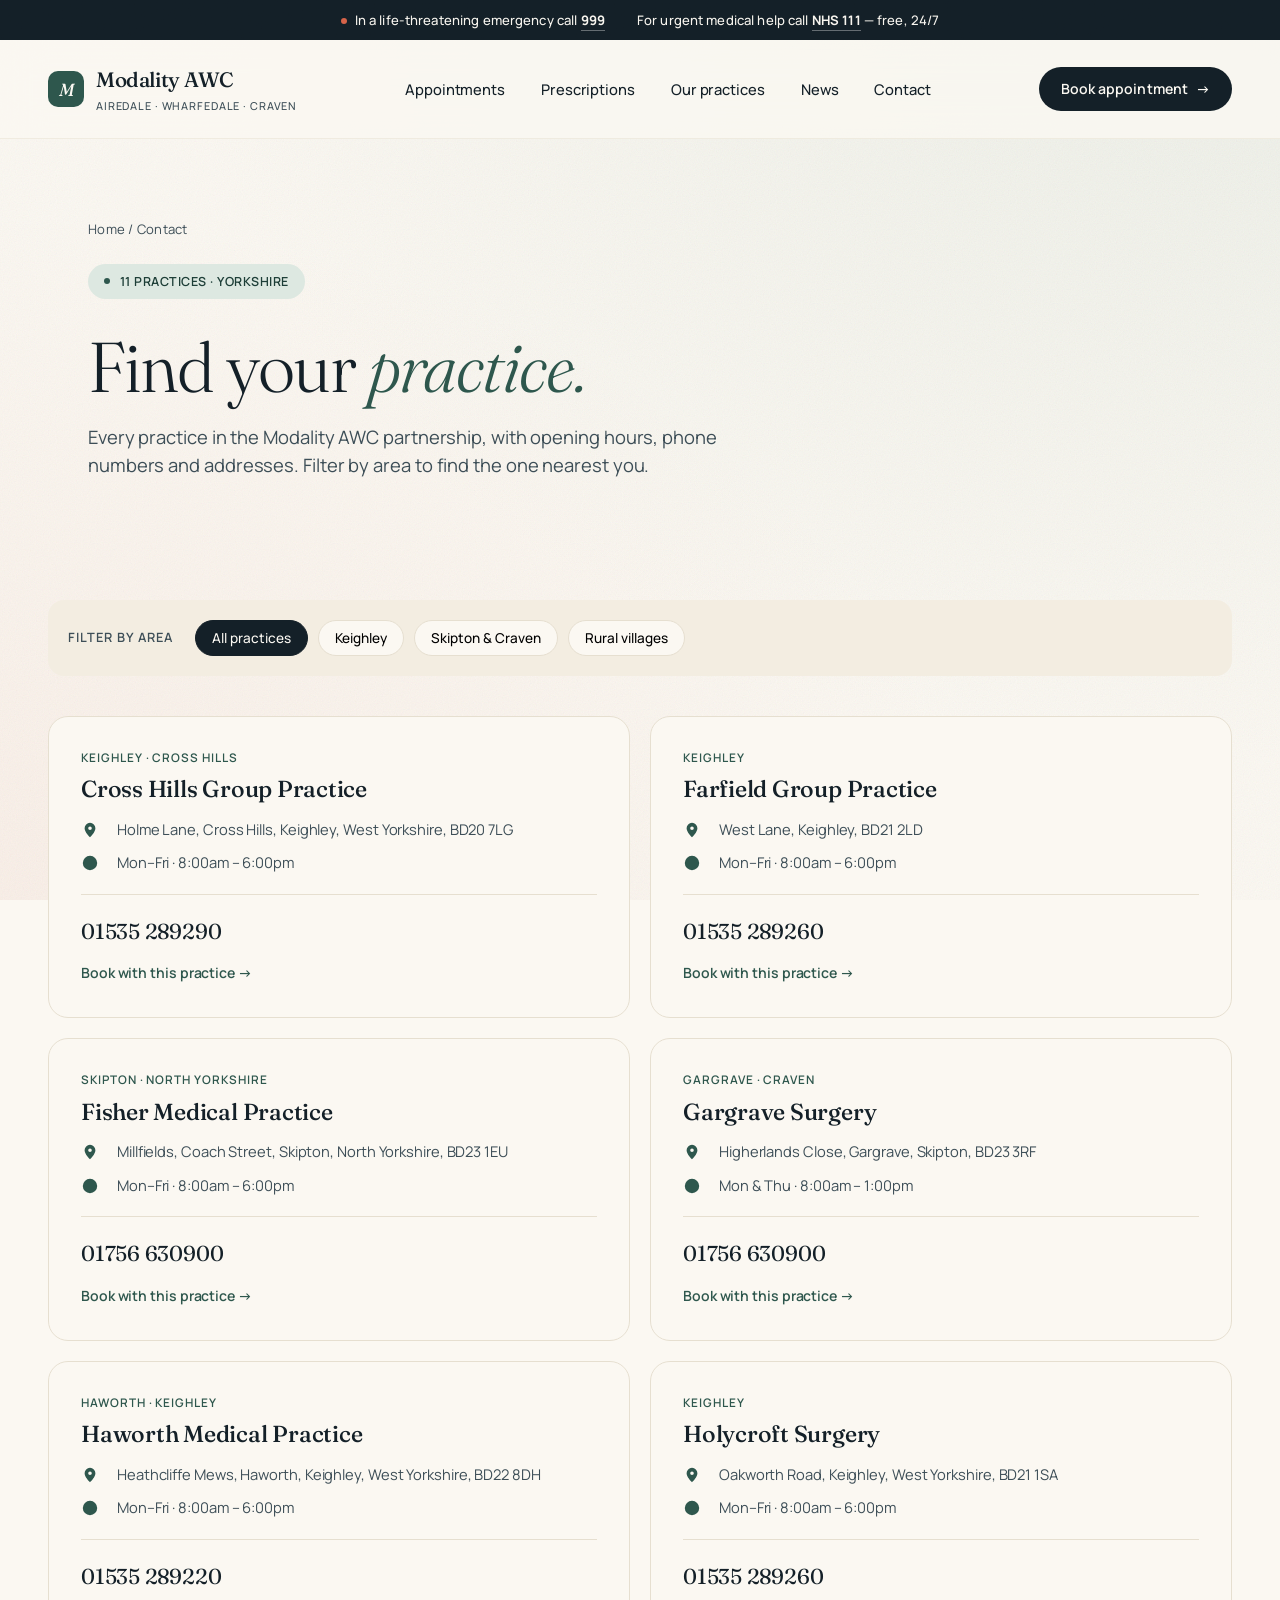
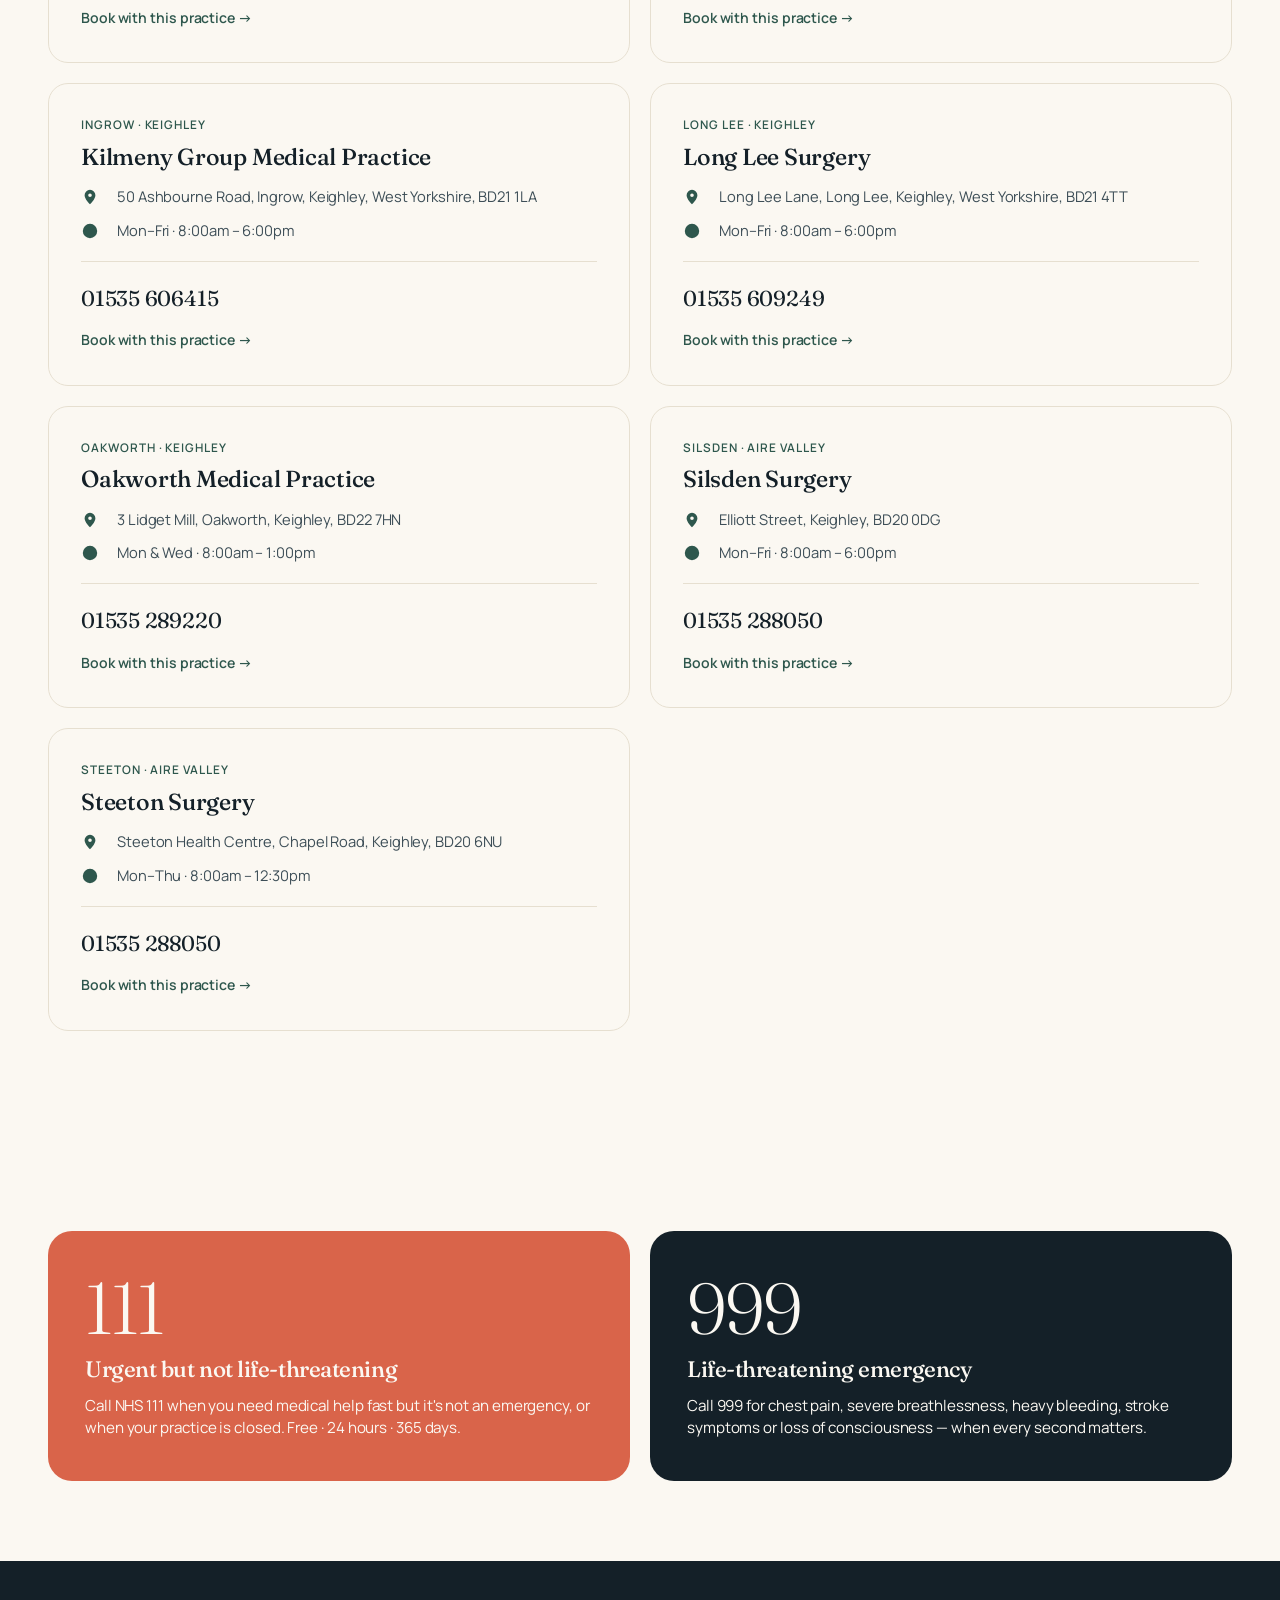
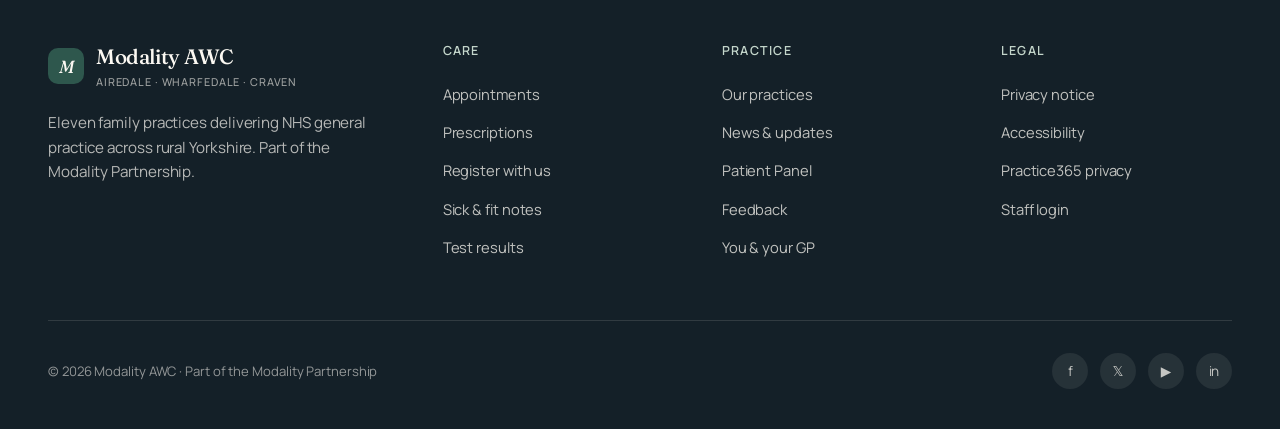
==== contact.html @ 9862586e "Initial commit" ====
<!DOCTYPE html>
<html lang="en-GB">
<head>
<meta charset="UTF-8" />
<meta name="viewport" content="width=device-width, initial-scale=1" />
<title>Contact us — Find your practice · Modality AWC</title>
<meta name="description" content="Contact details, addresses and opening hours for all 11 Modality AWC GP practices across Airedale, Wharfedale and Craven." />
<link rel="preconnect" href="https://fonts.googleapis.com" />
<link rel="preconnect" href="https://fonts.gstatic.com" crossorigin />
<link href="https://fonts.googleapis.com/css2?family=Fraunces:ital,opsz,wght@0,9..144,300..700;1,9..144,300..500&family=Manrope:wght@400..700&display=swap" rel="stylesheet" />
<link rel="stylesheet" href="styles.css" />
</head>
<body>

<div class="emergency-strip">
  <span><span class="dot"></span>In a life-threatening emergency call <a href="tel:999"><strong>999</strong></a></span>
  <span>For urgent medical help call <a href="tel:111"><strong>NHS 111</strong></a> — free, 24/7</span>
</div>

<header class="site-header">
  <a href="index.html" class="logo-mark">
    <div class="badge">M</div>
    <div>Modality AWC<small>Airedale · Wharfedale · Craven</small></div>
  </a>
  <nav class="nav-primary">
    <a href="appointments.html">Appointments</a>
    <a href="index.html#services">Prescriptions</a>
    <a href="index.html#practices">Our practices</a>
    <a href="index.html#news">News</a>
    <a href="contact.html">Contact</a>
  </nav>
  <a href="appointments.html" class="header-cta">Book appointment <span class="arrow">→</span></a>
</header>

<section class="subpage-hero">
  <div class="crumbs"><a href="index.html">Home</a> / Contact</div>
  <div class="hero-eyebrow">11 practices · Yorkshire</div>
  <h1>Find your <em>practice.</em></h1>
  <p class="lede">Every practice in the Modality AWC partnership, with opening hours, phone numbers and addresses. Filter by area to find the one nearest you.</p>
</section>

<section class="contact-section">

  <div class="contact-filter">
    <span class="filter-label">Filter by area</span>
    <button class="filter-chip active" data-filter="all">All practices</button>
    <button class="filter-chip" data-filter="keighley">Keighley</button>
    <button class="filter-chip" data-filter="skipton">Skipton &amp; Craven</button>
    <button class="filter-chip" data-filter="rural">Rural villages</button>
  </div>

  <div class="contact-grid">

    <article class="contact-card" data-region="keighley">
      <div class="cc-region">Keighley · Cross Hills</div>
      <h3>Cross Hills Group Practice</h3>
      <div class="cc-row"><svg viewBox="0 0 20 20" fill="currentColor"><path d="M10 2a6 6 0 00-6 6c0 4.5 6 10 6 10s6-5.5 6-10a6 6 0 00-6-6zm0 8a2 2 0 110-4 2 2 0 010 4z"/></svg><span>Holme Lane, Cross Hills, Keighley, West Yorkshire, BD20 7LG</span></div>
      <div class="cc-row"><svg viewBox="0 0 20 20" fill="currentColor"><path d="M10 2a8 8 0 100 16 8 8 0 000-16zm1 8.4V5h-2v6l4.3 2.6 1-1.7-3.3-1.5z"/></svg><span>Mon–Fri · 8:00am – 6:00pm</span></div>
      <div class="cc-divider"></div>
      <div class="cc-phone"><a href="tel:01535289290">01535 289290</a></div>
      <a href="appointments.html" class="cc-cta" style="margin-top: 14px;">Book with this practice →</a>
    </article>

    <article class="contact-card" data-region="keighley">
      <div class="cc-region">Keighley</div>
      <h3>Farfield Group Practice</h3>
      <div class="cc-row"><svg viewBox="0 0 20 20" fill="currentColor"><path d="M10 2a6 6 0 00-6 6c0 4.5 6 10 6 10s6-5.5 6-10a6 6 0 00-6-6zm0 8a2 2 0 110-4 2 2 0 010 4z"/></svg><span>West Lane, Keighley, BD21 2LD</span></div>
      <div class="cc-row"><svg viewBox="0 0 20 20" fill="currentColor"><path d="M10 2a8 8 0 100 16 8 8 0 000-16zm1 8.4V5h-2v6l4.3 2.6 1-1.7-3.3-1.5z"/></svg><span>Mon–Fri · 8:00am – 6:00pm</span></div>
      <div class="cc-divider"></div>
      <div class="cc-phone"><a href="tel:01535289260">01535 289260</a></div>
      <a href="appointments.html" class="cc-cta" style="margin-top: 14px;">Book with this practice →</a>
    </article>

    <article class="contact-card" data-region="skipton">
      <div class="cc-region">Skipton · North Yorkshire</div>
      <h3>Fisher Medical Practice</h3>
      <div class="cc-row"><svg viewBox="0 0 20 20" fill="currentColor"><path d="M10 2a6 6 0 00-6 6c0 4.5 6 10 6 10s6-5.5 6-10a6 6 0 00-6-6zm0 8a2 2 0 110-4 2 2 0 010 4z"/></svg><span>Millfields, Coach Street, Skipton, North Yorkshire, BD23 1EU</span></div>
      <div class="cc-row"><svg viewBox="0 0 20 20" fill="currentColor"><path d="M10 2a8 8 0 100 16 8 8 0 000-16zm1 8.4V5h-2v6l4.3 2.6 1-1.7-3.3-1.5z"/></svg><span>Mon–Fri · 8:00am – 6:00pm</span></div>
      <div class="cc-divider"></div>
      <div class="cc-phone"><a href="tel:01756630900">01756 630900</a></div>
      <a href="appointments.html" class="cc-cta" style="margin-top: 14px;">Book with this practice →</a>
    </article>

    <article class="contact-card" data-region="rural">
      <div class="cc-region">Gargrave · Craven</div>
      <h3>Gargrave Surgery</h3>
      <div class="cc-row"><svg viewBox="0 0 20 20" fill="currentColor"><path d="M10 2a6 6 0 00-6 6c0 4.5 6 10 6 10s6-5.5 6-10a6 6 0 00-6-6zm0 8a2 2 0 110-4 2 2 0 010 4z"/></svg><span>Higherlands Close, Gargrave, Skipton, BD23 3RF</span></div>
      <div class="cc-row"><svg viewBox="0 0 20 20" fill="currentColor"><path d="M10 2a8 8 0 100 16 8 8 0 000-16zm1 8.4V5h-2v6l4.3 2.6 1-1.7-3.3-1.5z"/></svg><span>Mon &amp; Thu · 8:00am – 1:00pm</span></div>
      <div class="cc-divider"></div>
      <div class="cc-phone"><a href="tel:01756630900">01756 630900</a></div>
      <a href="appointments.html" class="cc-cta" style="margin-top: 14px;">Book with this practice →</a>
    </article>

    <article class="contact-card" data-region="rural">
      <div class="cc-region">Haworth · Keighley</div>
      <h3>Haworth Medical Practice</h3>
      <div class="cc-row"><svg viewBox="0 0 20 20" fill="currentColor"><path d="M10 2a6 6 0 00-6 6c0 4.5 6 10 6 10s6-5.5 6-10a6 6 0 00-6-6zm0 8a2 2 0 110-4 2 2 0 010 4z"/></svg><span>Heathcliffe Mews, Haworth, Keighley, West Yorkshire, BD22 8DH</span></div>
      <div class="cc-row"><svg viewBox="0 0 20 20" fill="currentColor"><path d="M10 2a8 8 0 100 16 8 8 0 000-16zm1 8.4V5h-2v6l4.3 2.6 1-1.7-3.3-1.5z"/></svg><span>Mon–Fri · 8:00am – 6:00pm</span></div>
      <div class="cc-divider"></div>
      <div class="cc-phone"><a href="tel:01535289220">01535 289220</a></div>
      <a href="appointments.html" class="cc-cta" style="margin-top: 14px;">Book with this practice →</a>
    </article>

    <article class="contact-card" data-region="keighley">
      <div class="cc-region">Keighley</div>
      <h3>Holycroft Surgery</h3>
      <div class="cc-row"><svg viewBox="0 0 20 20" fill="currentColor"><path d="M10 2a6 6 0 00-6 6c0 4.5 6 10 6 10s6-5.5 6-10a6 6 0 00-6-6zm0 8a2 2 0 110-4 2 2 0 010 4z"/></svg><span>Oakworth Road, Keighley, West Yorkshire, BD21 1SA</span></div>
      <div class="cc-row"><svg viewBox="0 0 20 20" fill="currentColor"><path d="M10 2a8 8 0 100 16 8 8 0 000-16zm1 8.4V5h-2v6l4.3 2.6 1-1.7-3.3-1.5z"/></svg><span>Mon–Fri · 8:00am – 6:00pm</span></div>
      <div class="cc-divider"></div>
      <div class="cc-phone"><a href="tel:01535289260">01535 289260</a></div>
      <a href="appointments.html" class="cc-cta" style="margin-top: 14px;">Book with this practice →</a>
    </article>

    <article class="contact-card" data-region="keighley">
      <div class="cc-region">Ingrow · Keighley</div>
      <h3>Kilmeny Group Medical Practice</h3>
      <div class="cc-row"><svg viewBox="0 0 20 20" fill="currentColor"><path d="M10 2a6 6 0 00-6 6c0 4.5 6 10 6 10s6-5.5 6-10a6 6 0 00-6-6zm0 8a2 2 0 110-4 2 2 0 010 4z"/></svg><span>50 Ashbourne Road, Ingrow, Keighley, West Yorkshire, BD21 1LA</span></div>
      <div class="cc-row"><svg viewBox="0 0 20 20" fill="currentColor"><path d="M10 2a8 8 0 100 16 8 8 0 000-16zm1 8.4V5h-2v6l4.3 2.6 1-1.7-3.3-1.5z"/></svg><span>Mon–Fri · 8:00am – 6:00pm</span></div>
      <div class="cc-divider"></div>
      <div class="cc-phone"><a href="tel:01535606415">01535 606415</a></div>
      <a href="appointments.html" class="cc-cta" style="margin-top: 14px;">Book with this practice →</a>
    </article>

    <article class="contact-card" data-region="rural">
      <div class="cc-region">Long Lee · Keighley</div>
      <h3>Long Lee Surgery</h3>
      <div class="cc-row"><svg viewBox="0 0 20 20" fill="currentColor"><path d="M10 2a6 6 0 00-6 6c0 4.5 6 10 6 10s6-5.5 6-10a6 6 0 00-6-6zm0 8a2 2 0 110-4 2 2 0 010 4z"/></svg><span>Long Lee Lane, Long Lee, Keighley, West Yorkshire, BD21 4TT</span></div>
      <div class="cc-row"><svg viewBox="0 0 20 20" fill="currentColor"><path d="M10 2a8 8 0 100 16 8 8 0 000-16zm1 8.4V5h-2v6l4.3 2.6 1-1.7-3.3-1.5z"/></svg><span>Mon–Fri · 8:00am – 6:00pm</span></div>
      <div class="cc-divider"></div>
      <div class="cc-phone"><a href="tel:01535609249">01535 609249</a></div>
      <a href="appointments.html" class="cc-cta" style="margin-top: 14px;">Book with this practice →</a>
    </article>

    <article class="contact-card" data-region="rural">
      <div class="cc-region">Oakworth · Keighley</div>
      <h3>Oakworth Medical Practice</h3>
      <div class="cc-row"><svg viewBox="0 0 20 20" fill="currentColor"><path d="M10 2a6 6 0 00-6 6c0 4.5 6 10 6 10s6-5.5 6-10a6 6 0 00-6-6zm0 8a2 2 0 110-4 2 2 0 010 4z"/></svg><span>3 Lidget Mill, Oakworth, Keighley, BD22 7HN</span></div>
      <div class="cc-row"><svg viewBox="0 0 20 20" fill="currentColor"><path d="M10 2a8 8 0 100 16 8 8 0 000-16zm1 8.4V5h-2v6l4.3 2.6 1-1.7-3.3-1.5z"/></svg><span>Mon &amp; Wed · 8:00am – 1:00pm</span></div>
      <div class="cc-divider"></div>
      <div class="cc-phone"><a href="tel:01535289220">01535 289220</a></div>
      <a href="appointments.html" class="cc-cta" style="margin-top: 14px;">Book with this practice →</a>
    </article>

    <article class="contact-card" data-region="rural">
      <div class="cc-region">Silsden · Aire Valley</div>
      <h3>Silsden Surgery</h3>
      <div class="cc-row"><svg viewBox="0 0 20 20" fill="currentColor"><path d="M10 2a6 6 0 00-6 6c0 4.5 6 10 6 10s6-5.5 6-10a6 6 0 00-6-6zm0 8a2 2 0 110-4 2 2 0 010 4z"/></svg><span>Elliott Street, Keighley, BD20 0DG</span></div>
      <div class="cc-row"><svg viewBox="0 0 20 20" fill="currentColor"><path d="M10 2a8 8 0 100 16 8 8 0 000-16zm1 8.4V5h-2v6l4.3 2.6 1-1.7-3.3-1.5z"/></svg><span>Mon–Fri · 8:00am – 6:00pm</span></div>
      <div class="cc-divider"></div>
      <div class="cc-phone"><a href="tel:01535288050">01535 288050</a></div>
      <a href="appointments.html" class="cc-cta" style="margin-top: 14px;">Book with this practice →</a>
    </article>

    <article class="contact-card" data-region="rural">
      <div class="cc-region">Steeton · Aire Valley</div>
      <h3>Steeton Surgery</h3>
      <div class="cc-row"><svg viewBox="0 0 20 20" fill="currentColor"><path d="M10 2a6 6 0 00-6 6c0 4.5 6 10 6 10s6-5.5 6-10a6 6 0 00-6-6zm0 8a2 2 0 110-4 2 2 0 010 4z"/></svg><span>Steeton Health Centre, Chapel Road, Keighley, BD20 6NU</span></div>
      <div class="cc-row"><svg viewBox="0 0 20 20" fill="currentColor"><path d="M10 2a8 8 0 100 16 8 8 0 000-16zm1 8.4V5h-2v6l4.3 2.6 1-1.7-3.3-1.5z"/></svg><span>Mon–Thu · 8:00am – 12:30pm</span></div>
      <div class="cc-divider"></div>
      <div class="cc-phone"><a href="tel:01535288050">01535 288050</a></div>
      <a href="appointments.html" class="cc-cta" style="margin-top: 14px;">Book with this practice →</a>
    </article>

  </div>
</section>

<!-- EMERGENCY -->
<section class="emergency-band">
  <div class="emergency-inner">
    <div class="emergency-card urgent">
      <div class="big-num">111</div>
      <h3>Urgent but not life-threatening</h3>
      <p>Call NHS 111 when you need medical help fast but it's not an emergency, or when your practice is closed. Free · 24 hours · 365 days.</p>
    </div>
    <div class="emergency-card life">
      <div class="big-num">999</div>
      <h3>Life-threatening emergency</h3>
      <p>Call 999 for chest pain, severe breathlessness, heavy bleeding, stroke symptoms or loss of consciousness — when every second matters.</p>
    </div>
  </div>
</section>

<footer>
  <div class="footer-grid">
    <div class="footer-brand">
      <a href="index.html" class="logo-mark"><div class="badge">M</div><div>Modality AWC <small>Airedale · Wharfedale · Craven</small></div></a>
      <p>Eleven family practices delivering NHS general practice across rural Yorkshire. Part of the Modality Partnership.</p>
    </div>
    <div class="footer-col"><h5>Care</h5><ul><li><a href="appointments.html">Appointments</a></li><li><a href="#">Prescriptions</a></li><li><a href="#">Register with us</a></li><li><a href="#">Sick &amp; fit notes</a></li><li><a href="#">Test results</a></li></ul></div>
    <div class="footer-col"><h5>Practice</h5><ul><li><a href="contact.html">Our practices</a></li><li><a href="index.html#news">News &amp; updates</a></li><li><a href="#">Patient Panel</a></li><li><a href="#">Feedback</a></li><li><a href="#">You &amp; your GP</a></li></ul></div>
    <div class="footer-col"><h5>Legal</h5><ul><li><a href="#">Privacy notice</a></li><li><a href="#">Accessibility</a></li><li><a href="#">Practice365 privacy</a></li><li><a href="#">Staff login</a></li></ul></div>
  </div>
  <div class="footer-bottom">
    <div>© 2026 Modality AWC · Part of the Modality Partnership</div>
    <div class="social-links"><a href="#">f</a><a href="#">𝕏</a><a href="#">▶</a><a href="#">in</a></div>
  </div>
</footer>

<script>
  document.querySelectorAll('.filter-chip').forEach(chip => {
    chip.addEventListener('click', () => {
      document.querySelectorAll('.filter-chip').forEach(c => c.classList.remove('active'));
      chip.classList.add('active');
      const filter = chip.dataset.filter;
      document.querySelectorAll('.contact-card').forEach(card => {
        card.style.display = (filter === 'all' || card.dataset.region === filter) ? '' : 'none';
      });
    });
  });
</script>

</body>
</html>
---- styles.css ----
:root {
  --ink: #142028;
  --ink-soft: #3d4e57;
  --paper: #fbf8f2;
  --cream: #f3ede1;
  --cream-deep: #eae2d1;
  --sage: #2e574d;
  --sage-deep: #1d3e37;
  --sage-light: #c4d6cb;
  --sage-mist: #dde8e1;
  --coral: #d9644a;
  --coral-deep: #b84d35;
  --mustard: #c08a3c;
  --line: #e6dfd0;
  --line-soft: #efe9db;
  --ease: cubic-bezier(.2,.7,.2,1);
}

* { box-sizing: border-box; margin: 0; padding: 0; }

html { scroll-behavior: smooth; }

body {
  background: var(--paper);
  color: var(--ink);
  font-family: 'Manrope', system-ui, sans-serif;
  font-size: 17px;
  line-height: 1.55;
  font-weight: 400;
  letter-spacing: -0.005em;
  -webkit-font-smoothing: antialiased;
  overflow-x: hidden;
  background-image:
    radial-gradient(ellipse at top right, rgba(196,214,203,.25), transparent 60%),
    radial-gradient(ellipse at bottom left, rgba(217,100,74,.06), transparent 55%);
  background-attachment: fixed;
}

body::before {
  content: "";
  position: fixed; inset: 0;
  pointer-events: none;
  z-index: 1;
  background-image: url("data:image/svg+xml;utf8,<svg xmlns='http://www.w3.org/2000/svg' width='240' height='240'><filter id='n'><feTurbulence type='fractalNoise' baseFrequency='.85' numOctaves='2'/></filter><rect width='100%' height='100%' filter='url(%23n)' opacity='.25'/></svg>");
  opacity: .35;
  mix-blend-mode: multiply;
}

main, header, footer, nav, section { position: relative; z-index: 2; }

h1, h2, h3, h4 {
  font-family: 'Fraunces', Georgia, serif;
  font-weight: 400;
  letter-spacing: -0.02em;
  line-height: 1.02;
  color: var(--ink);
}

.serif-italic { font-family: 'Fraunces', serif; font-style: italic; font-weight: 300; }

a { color: inherit; text-decoration: none; }
button { font-family: inherit; cursor: pointer; border: none; background: none; }

/* ============ EMERGENCY STRIP ============ */
.emergency-strip {
  background: var(--ink);
  color: var(--paper);
  font-size: .82rem;
  padding: 10px 24px;
  display: flex; justify-content: center; align-items: center; gap: 32px;
  font-weight: 500;
  letter-spacing: .01em;
  overflow: hidden;
}
.emergency-strip .dot { width: 6px; height: 6px; border-radius: 50%; background: var(--coral); display: inline-block; margin-right: 8px; animation: pulse 2s infinite; vertical-align: middle; }
@keyframes pulse { 0%, 100% { opacity: 1 } 50% { opacity: .35 } }
.emergency-strip a { border-bottom: 1px solid rgba(255,255,255,.35); padding-bottom: 1px; transition: border-color .3s; }
.emergency-strip a:hover { border-color: var(--coral); }

/* ============ HEADER ============ */
.site-header {
  padding: 24px 48px;
  display: flex; justify-content: space-between; align-items: center;
  position: sticky; top: 0;
  background: rgba(251,248,242,.82);
  backdrop-filter: blur(20px);
  -webkit-backdrop-filter: blur(20px);
  border-bottom: 1px solid rgba(230,223,208,.5);
  z-index: 100;
}

.logo-mark {
  display: flex; align-items: center; gap: 12px;
  font-family: 'Fraunces', serif;
  font-size: 1.3rem;
  font-weight: 500;
  letter-spacing: -.02em;
}
.logo-mark .badge {
  width: 36px; height: 36px;
  background: var(--sage);
  border-radius: 10px;
  display: grid; place-items: center;
  color: var(--paper);
  font-family: 'Fraunces', serif;
  font-weight: 500;
  font-size: 1.1rem;
  font-style: italic;
}
.logo-mark small {
  font-family: 'Manrope', sans-serif;
  font-size: .68rem;
  display: block;
  color: var(--ink-soft);
  font-weight: 500;
  letter-spacing: .08em;
  text-transform: uppercase;
  margin-top: 1px;
}

.nav-primary {
  display: flex; gap: 36px;
  font-size: .92rem;
  font-weight: 500;
}
.nav-primary a {
  position: relative;
  padding: 6px 0;
  transition: color .3s;
}
.nav-primary a::after {
  content: ""; position: absolute; left: 0; bottom: 0;
  width: 0; height: 1px; background: var(--sage);
  transition: width .4s var(--ease);
}
.nav-primary a:hover { color: var(--sage); }
.nav-primary a:hover::after { width: 100%; }

.header-cta {
  padding: 11px 22px;
  background: var(--ink);
  color: var(--paper);
  border-radius: 100px;
  font-size: .88rem;
  font-weight: 600;
  letter-spacing: .005em;
  transition: background .3s, transform .3s var(--ease);
  display: inline-flex; align-items: center; gap: 8px;
}
.header-cta:hover { background: var(--sage); transform: translateY(-1px); }
.header-cta .arrow { display: inline-block; transition: transform .3s var(--ease); }
.header-cta:hover .arrow { transform: translateX(3px); }

.mobile-toggle { display: none; }

@media (max-width: 960px) {
  .site-header { padding: 18px 24px; }
  .nav-primary { display: none; }
  .header-cta { padding: 9px 16px; font-size: .82rem; }
}

/* ============ HERO ============ */
.hero {
  padding: 80px 48px 120px;
  display: grid;
  grid-template-columns: 1.2fr 1fr;
  gap: 64px;
  align-items: center;
  max-width: 1440px;
  margin: 0 auto;
}

.hero-eyebrow {
  display: inline-flex; align-items: center; gap: 10px;
  padding: 8px 16px;
  background: var(--sage-mist);
  color: var(--sage-deep);
  border-radius: 100px;
  font-size: .78rem;
  font-weight: 600;
  letter-spacing: .04em;
  text-transform: uppercase;
  margin-bottom: 32px;
  animation: fadeUp .9s var(--ease) both;
}
.hero-eyebrow::before {
  content: ""; width: 6px; height: 6px; border-radius: 50%; background: var(--sage);
}

.hero h1 {
  font-size: clamp(2.8rem, 6.5vw, 6rem);
  font-weight: 300;
  line-height: .98;
  margin-bottom: 28px;
  animation: fadeUp 1s var(--ease) .1s both;
}
.hero h1 em {
  font-style: italic;
  font-weight: 300;
  color: var(--sage);
  position: relative;
  display: inline-block;
}
.hero h1 em::after {
  content: "";
  position: absolute; left: 4%; right: 4%; bottom: -4px;
  height: 8px; background: var(--coral);
  opacity: .28;
  border-radius: 4px;
  transform: skewX(-10deg);
}

.hero-lede {
  font-size: 1.15rem;
  line-height: 1.5;
  max-width: 520px;
  color: var(--ink-soft);
  margin-bottom: 40px;
  animation: fadeUp 1s var(--ease) .2s both;
}

.hero-ctas {
  display: flex; gap: 16px; flex-wrap: wrap;
  animation: fadeUp 1s var(--ease) .3s both;
}
.btn-primary, .btn-secondary {
  padding: 16px 28px;
  border-radius: 100px;
  font-size: .95rem;
  font-weight: 600;
  transition: transform .3s var(--ease), box-shadow .3s, background .3s;
  display: inline-flex; align-items: center; gap: 10px;
  cursor: pointer;
}
.btn-primary {
  background: var(--sage);
  color: var(--paper);
  box-shadow: 0 12px 30px -10px rgba(46,87,77,.5);
}
.btn-primary:hover { transform: translateY(-2px); box-shadow: 0 18px 40px -12px rgba(46,87,77,.6); background: var(--sage-deep); }
.btn-secondary {
  background: transparent;
  color: var(--ink);
  border: 1.5px solid var(--ink);
}
.btn-secondary:hover { background: var(--ink); color: var(--paper); transform: translateY(-2px); }

.hero-stats {
  margin-top: 64px;
  display: flex; gap: 44px;
  flex-wrap: wrap;
  animation: fadeUp 1s var(--ease) .5s both;
}
.hero-stats .stat strong {
  font-family: 'Fraunces', serif;
  font-size: 2.4rem;
  font-weight: 400;
  display: block;
  line-height: 1;
  color: var(--sage);
  letter-spacing: -.03em;
}
.hero-stats .stat span {
  font-size: .82rem;
  color: var(--ink-soft);
  font-weight: 500;
  letter-spacing: .02em;
  display: block;
  margin-top: 6px;
}

/* Hero image */
.hero-image {
  position: relative;
  animation: fadeUp 1.2s var(--ease) .4s both;
}
.hero-image .frame {
  position: relative;
  aspect-ratio: 4/5;
  border-radius: 24px;
  overflow: hidden;
  background: var(--sage);
  box-shadow: 0 30px 80px -20px rgba(20,32,40,.35);
}
.hero-image .frame img {
  width: 100%; height: 100%; object-fit: cover;
  filter: saturate(1.05) contrast(1.02);
}
.hero-image .frame::after {
  content: "";
  position: absolute; inset: 0;
  background: linear-gradient(180deg, transparent 40%, rgba(20,32,40,.35));
}

.hero-float-card {
  position: absolute;
  left: -32px; bottom: 48px;
  background: var(--paper);
  border: 1px solid var(--line);
  border-radius: 16px;
  padding: 18px 22px;
  max-width: 300px;
  box-shadow: 0 20px 50px -15px rgba(20,32,40,.2);
  animation: floatIn 1.2s var(--ease) 1s both;
}
.hero-float-card .label { font-size: .72rem; color: var(--ink-soft); text-transform: uppercase; letter-spacing: .08em; font-weight: 600; margin-bottom: 6px; }
.hero-float-card .num { font-family: 'Fraunces', serif; font-size: 1.6rem; font-weight: 400; color: var(--ink); }
.hero-float-card .sub { font-size: .82rem; color: var(--ink-soft); margin-top: 4px; }
.hero-float-card .live-dot { display: inline-block; width: 8px; height: 8px; background: var(--coral); border-radius: 50%; margin-right: 6px; animation: pulse 2s infinite; vertical-align: middle; }

.hero-tag {
  position: absolute;
  top: 32px; right: -16px;
  background: var(--mustard);
  color: var(--ink);
  padding: 10px 16px;
  border-radius: 100px;
  font-size: .78rem;
  font-weight: 700;
  letter-spacing: .04em;
  transform: rotate(4deg);
  box-shadow: 0 10px 30px -10px rgba(192,138,60,.45);
  animation: floatIn 1.2s var(--ease) 1.2s both;
}

@keyframes fadeUp {
  from { opacity: 0; transform: translateY(24px); }
  to { opacity: 1; transform: translateY(0); }
}
@keyframes floatIn {
  from { opacity: 0; transform: translateY(16px) scale(.95); }
  to { opacity: 1; transform: translateY(0) scale(1); }
}

@media (max-width: 960px) {
  .hero { grid-template-columns: 1fr; padding: 48px 24px 80px; gap: 40px; }
  .hero h1 { font-size: clamp(2.4rem, 12vw, 4rem); }
  .hero-stats { gap: 28px; }
}

/* ============ MARQUEE ============ */
.marquee {
  border-top: 1px solid var(--line);
  border-bottom: 1px solid var(--line);
  background: var(--cream);
  padding: 22px 0;
  overflow: hidden;
  white-space: nowrap;
}
.marquee-track {
  display: inline-flex; gap: 48px;
  animation: scroll 45s linear infinite;
  font-family: 'Fraunces', serif;
  font-size: 1.3rem;
  font-style: italic;
  font-weight: 300;
  color: var(--sage-deep);
}
.marquee-track span { display: inline-flex; align-items: center; gap: 48px; }
.marquee-track span::after { content: "◦"; color: var(--coral); font-style: normal; }
@keyframes scroll {
  from { transform: translateX(0); }
  to { transform: translateX(-50%); }
}

/* ============ SECTION ============ */
section.container {
  max-width: 1440px;
  margin: 0 auto;
  padding: 120px 48px;
}
@media (max-width: 960px) { section.container { padding: 80px 24px; } }

.section-label {
  display: inline-flex; align-items: center; gap: 10px;
  font-size: .78rem;
  font-weight: 600;
  text-transform: uppercase;
  letter-spacing: .1em;
  color: var(--sage);
  margin-bottom: 20px;
}
.section-label::before {
  content: ""; width: 24px; height: 1px; background: var(--sage);
}
.section-heading {
  font-size: clamp(2rem, 4vw, 3.5rem);
  font-weight: 300;
  line-height: 1.05;
  max-width: 720px;
  margin-bottom: 20px;
}
.section-heading em { font-style: italic; color: var(--sage); font-weight: 300; }
.section-lede {
  font-size: 1.05rem;
  color: var(--ink-soft);
  max-width: 580px;
  line-height: 1.6;
  margin-bottom: 56px;
}

/* ============ QUICK ACTIONS GRID ============ */
.quick-actions {
  display: grid;
  grid-template-columns: repeat(3, 1fr);
  gap: 2px;
  background: var(--line);
  border: 1px solid var(--line);
  border-radius: 28px;
  overflow: hidden;
}
.qa-card {
  background: var(--paper);
  padding: 44px 36px;
  display: flex; flex-direction: column;
  min-height: 220px;
  transition: background .4s var(--ease);
  position: relative;
  overflow: hidden;
}
.qa-card:hover { background: var(--sage-mist); }
.qa-card .num {
  font-family: 'Fraunces', serif;
  font-size: .85rem;
  font-style: italic;
  color: var(--ink-soft);
  margin-bottom: 24px;
  opacity: .6;
}
.qa-card h3 {
  font-size: 1.7rem;
  font-weight: 400;
  margin-bottom: 12px;
  letter-spacing: -.02em;
}
.qa-card p {
  font-size: .95rem;
  color: var(--ink-soft);
  line-height: 1.5;
  flex: 1;
}
.qa-card .qa-arrow {
  width: 44px; height: 44px;
  border-radius: 50%;
  background: var(--ink);
  color: var(--paper);
  display: grid; place-items: center;
  margin-top: 28px;
  transition: transform .4s var(--ease), background .3s;
}
.qa-card:hover .qa-arrow { background: var(--sage); transform: rotate(-45deg) scale(1.05); }

@media (max-width: 900px) {
  .quick-actions { grid-template-columns: 1fr 1fr; }
}
@media (max-width: 560px) {
  .quick-actions { grid-template-columns: 1fr; }
}

/* ============ CONTACT METHODS ============ */
.contact-methods {
  display: grid;
  grid-template-columns: repeat(3, 1fr);
  gap: 20px;
}
.cm-card {
  padding: 32px 28px;
  background: var(--paper);
  border: 1px solid var(--line);
  border-radius: 20px;
  transition: transform .4s var(--ease), border-color .3s, box-shadow .3s;
  display: flex; flex-direction: column; gap: 16px;
}
.cm-card:hover {
  transform: translateY(-4px);
  border-color: var(--sage);
  box-shadow: 0 24px 50px -20px rgba(46,87,77,.2);
}
.cm-card .cm-mark {
  width: 48px; height: 48px;
  border-radius: 12px;
  background: var(--sage);
  color: var(--paper);
  display: grid; place-items: center;
  font-family: 'Fraunces', serif;
  font-size: 1.2rem;
  font-weight: 500;
  font-style: italic;
}
.cm-card h4 { font-size: 1.35rem; font-weight: 500; margin-bottom: 4px; }
.cm-card p { font-size: .92rem; color: var(--ink-soft); flex: 1; }
.cm-card .cm-link {
  color: var(--sage);
  font-weight: 600;
  font-size: .88rem;
  display: inline-flex; align-items: center; gap: 8px;
  transition: gap .3s var(--ease);
}
.cm-card:hover .cm-link { gap: 14px; }

@media (max-width: 800px) { .contact-methods { grid-template-columns: 1fr; } }

/* ============ PRACTICES ============ */
.practices-section {
  background: var(--ink);
  color: var(--paper);
  padding: 120px 48px;
  position: relative;
  overflow: hidden;
}
.practices-section::before {
  content: "";
  position: absolute; inset: 0;
  background-image: radial-gradient(circle at 20% 10%, rgba(46,87,77,.3), transparent 50%);
  pointer-events: none;
}
.practices-section .section-label { color: var(--sage-light); }
.practices-section .section-label::before { background: var(--sage-light); }
.practices-section .section-heading { color: var(--paper); }
.practices-section .section-heading em { color: var(--coral); }
.practices-section .section-lede { color: rgba(251,248,242,.7); }

.practices-grid {
  display: grid;
  grid-template-columns: repeat(2, 1fr);
  gap: 1px;
  background: rgba(251,248,242,.12);
  border: 1px solid rgba(251,248,242,.12);
  border-radius: 20px;
  overflow: hidden;
  max-width: 1340px;
  margin: 0 auto;
}
.practice-card {
  background: var(--ink);
  padding: 32px 28px;
  display: grid;
  grid-template-columns: 1fr auto;
  gap: 18px;
  align-items: start;
  transition: background .4s var(--ease);
  cursor: pointer;
}
.practice-card:hover { background: var(--sage-deep); }
.practice-card .pc-name {
  font-family: 'Fraunces', serif;
  font-size: 1.3rem;
  font-weight: 400;
  color: var(--paper);
  letter-spacing: -.01em;
  margin-bottom: 8px;
}
.practice-card .pc-address {
  font-size: .86rem;
  color: rgba(251,248,242,.65);
  line-height: 1.45;
  margin-bottom: 14px;
}
.practice-card .pc-meta {
  display: flex; gap: 18px; flex-wrap: wrap;
  font-size: .82rem;
  color: var(--sage-light);
}
.practice-card .pc-meta span { display: inline-flex; align-items: center; gap: 6px; }
.practice-card .pc-phone {
  font-family: 'Fraunces', serif;
  font-size: 1.1rem;
  color: var(--paper);
  font-weight: 400;
  letter-spacing: -.01em;
  white-space: nowrap;
}
.practice-card .pc-phone small { display: block; font-family: 'Manrope', sans-serif; font-size: .68rem; color: rgba(251,248,242,.5); text-transform: uppercase; letter-spacing: .08em; font-weight: 600; margin-bottom: 4px; }

@media (max-width: 780px) {
  .practices-grid { grid-template-columns: 1fr; }
  .practice-card { grid-template-columns: 1fr; }
  .practices-section { padding: 80px 24px; }
}

/* ============ GOQii PARTNERSHIP ============ */
.partnership {
  display: grid;
  grid-template-columns: 1fr 1fr;
  gap: 80px;
  align-items: center;
}
.partnership-visual {
  position: relative;
  aspect-ratio: 1;
  background: linear-gradient(135deg, var(--sage-mist), var(--cream));
  border-radius: 32px;
  display: grid; place-items: center;
  overflow: hidden;
}
.partnership-visual::before {
  content: "";
  position: absolute; inset: 0;
  background-image: radial-gradient(circle at 30% 20%, rgba(46,87,77,.2), transparent 50%),
                    radial-gradient(circle at 70% 80%, rgba(217,100,74,.15), transparent 50%);
}
.partnership-visual img {
  width: 160px; height: 160px;
  border-radius: 36px;
  box-shadow: 0 30px 60px -15px rgba(20,32,40,.3);
  position: relative; z-index: 2;
}
.partnership-visual .chip {
  position: absolute;
  padding: 10px 18px;
  background: var(--paper);
  border-radius: 100px;
  font-size: .82rem;
  font-weight: 600;
  box-shadow: 0 10px 30px -10px rgba(20,32,40,.2);
  z-index: 3;
}
.partnership-visual .chip-1 { top: 18%; left: 10%; color: var(--sage); transform: rotate(-3deg); }
.partnership-visual .chip-2 { bottom: 22%; left: 15%; color: var(--coral-deep); transform: rotate(2deg); }
.partnership-visual .chip-3 { top: 22%; right: 10%; color: var(--mustard); transform: rotate(5deg); }
.partnership-visual .chip-4 { bottom: 18%; right: 8%; color: var(--ink); transform: rotate(-4deg); }

.partnership-text h2 { font-size: clamp(1.8rem, 3.2vw, 2.8rem); margin-bottom: 20px; line-height: 1.1; }
.partnership-text h2 em { font-style: italic; color: var(--coral); }
.partnership-text p { font-size: 1.02rem; color: var(--ink-soft); line-height: 1.6; margin-bottom: 28px; }
.partnership-text .free-badge {
  display: inline-flex; align-items: center; gap: 8px;
  padding: 6px 14px;
  background: var(--mustard);
  color: var(--ink);
  border-radius: 100px;
  font-size: .78rem;
  font-weight: 700;
  text-transform: uppercase;
  letter-spacing: .05em;
  margin-bottom: 16px;
}

@media (max-width: 900px) {
  .partnership { grid-template-columns: 1fr; gap: 40px; }
}

/* ============ NEWS ============ */
.news-section { background: var(--cream); }
.news-grid {
  display: grid;
  grid-template-columns: repeat(3, 1fr);
  gap: 24px;
}
.news-card {
  background: var(--paper);
  border-radius: 20px;
  padding: 32px 28px;
  border: 1px solid var(--line);
  transition: transform .4s var(--ease), box-shadow .3s;
  display: flex; flex-direction: column;
  min-height: 300px;
}
.news-card:hover {
  transform: translateY(-6px);
  box-shadow: 0 30px 60px -20px rgba(20,32,40,.15);
}
.news-card .news-date {
  font-size: .78rem;
  color: var(--sage);
  font-weight: 600;
  letter-spacing: .08em;
  text-transform: uppercase;
  margin-bottom: 16px;
}
.news-card .news-tag {
  display: inline-block;
  padding: 4px 10px;
  background: var(--sage-mist);
  color: var(--sage-deep);
  border-radius: 100px;
  font-size: .72rem;
  font-weight: 600;
  margin-bottom: 20px;
  align-self: flex-start;
}
.news-card h3 {
  font-size: 1.4rem;
  font-weight: 500;
  line-height: 1.2;
  margin-bottom: 14px;
  flex: 0 0 auto;
}
.news-card p {
  font-size: .92rem;
  color: var(--ink-soft);
  line-height: 1.55;
  flex: 1;
  margin-bottom: 20px;
}
.news-card .read-more {
  font-size: .88rem;
  font-weight: 600;
  color: var(--ink);
  display: inline-flex; align-items: center; gap: 8px;
  transition: gap .3s var(--ease), color .3s;
}
.news-card:hover .read-more { gap: 14px; color: var(--sage); }

@media (max-width: 900px) { .news-grid { grid-template-columns: 1fr; } }

/* ============ PPG SECTION ============ */
.ppg-section {
  background: var(--sage);
  color: var(--paper);
  padding: 100px 48px;
  position: relative;
  overflow: hidden;
}
.ppg-section::before {
  content: "";
  position: absolute; top: -20%; right: -10%;
  width: 600px; height: 600px;
  background: radial-gradient(circle, var(--sage-deep), transparent 70%);
  border-radius: 50%;
  pointer-events: none;
}
.ppg-inner {
  max-width: 1100px; margin: 0 auto;
  display: grid;
  grid-template-columns: 1fr 1fr;
  gap: 60px;
  align-items: center;
  position: relative; z-index: 2;
}
.ppg-inner .section-label { color: var(--sage-light); }
.ppg-inner .section-label::before { background: var(--sage-light); }
.ppg-inner h2 {
  color: var(--paper);
  font-size: clamp(1.8rem, 3.2vw, 2.8rem);
  font-weight: 300;
  line-height: 1.1;
  margin-bottom: 20px;
}
.ppg-inner h2 em { color: var(--mustard); font-style: italic; }
.ppg-inner p { color: rgba(251,248,242,.82); margin-bottom: 20px; line-height: 1.6; font-size: 1.02rem; }
.ppg-cta {
  display: inline-flex; align-items: center; gap: 10px;
  padding: 14px 24px;
  background: var(--paper);
  color: var(--sage-deep);
  border-radius: 100px;
  font-weight: 600;
  font-size: .92rem;
  margin-top: 12px;
  transition: transform .3s var(--ease), background .3s;
}
.ppg-cta:hover { transform: translateY(-2px); background: var(--mustard); }

.ppg-quote {
  padding: 40px;
  background: rgba(251,248,242,.08);
  border-radius: 24px;
  border: 1px solid rgba(251,248,242,.15);
  position: relative;
}
.ppg-quote::before {
  content: "\201C";
  position: absolute; top: -8px; left: 24px;
  font-family: 'Fraunces', serif;
  font-size: 5rem;
  color: var(--mustard);
  line-height: 1;
}
.ppg-quote blockquote {
  font-family: 'Fraunces', serif;
  font-size: 1.3rem;
  font-style: italic;
  font-weight: 300;
  color: var(--paper);
  line-height: 1.4;
  margin-bottom: 20px;
}
.ppg-quote cite {
  font-style: normal;
  font-size: .82rem;
  color: var(--sage-light);
  font-weight: 600;
  letter-spacing: .04em;
  text-transform: uppercase;
}

@media (max-width: 900px) {
  .ppg-inner { grid-template-columns: 1fr; gap: 40px; }
  .ppg-section { padding: 80px 24px; }
}

/* ============ EMERGENCY BAND ============ */
.emergency-band {
  background: var(--paper);
  padding: 80px 48px;
}
.emergency-inner {
  max-width: 1200px; margin: 0 auto;
  display: grid;
  grid-template-columns: 1fr 1fr;
  gap: 20px;
}
.emergency-card {
  padding: 40px 36px;
  border-radius: 24px;
  border: 1px solid var(--line);
  display: flex; flex-direction: column; gap: 14px;
  transition: transform .3s var(--ease);
}
.emergency-card:hover { transform: translateY(-4px); }
.emergency-card.urgent { background: var(--coral); color: var(--paper); border-color: transparent; }
.emergency-card.urgent h3, .emergency-card.urgent p { color: var(--paper); }
.emergency-card.life { background: var(--ink); color: var(--paper); border-color: transparent; }
.emergency-card.life h3, .emergency-card.life p { color: var(--paper); }

.emergency-card .big-num {
  font-family: 'Fraunces', serif;
  font-size: 4.5rem;
  font-weight: 300;
  line-height: 1;
  letter-spacing: -.03em;
}
.emergency-card h3 { font-size: 1.4rem; font-weight: 500; }
.emergency-card p { font-size: .95rem; color: rgba(251,248,242,.85); line-height: 1.5; }

@media (max-width: 780px) {
  .emergency-inner { grid-template-columns: 1fr; }
  .emergency-band { padding: 60px 24px; }
}

/* ============ ACCREDITATIONS ============ */
.accreditations {
  padding: 60px 48px;
  border-top: 1px solid var(--line);
  border-bottom: 1px solid var(--line);
}
.accred-inner {
  max-width: 1200px; margin: 0 auto;
  display: flex; align-items: center; justify-content: center; gap: 60px;
  flex-wrap: wrap;
}
.accred-inner img {
  max-height: 64px;
  width: auto;
  opacity: .7;
  filter: grayscale(.3);
  transition: opacity .3s, filter .3s;
}
.accred-inner img:hover { opacity: 1; filter: grayscale(0); }
.accred-label {
  font-size: .78rem;
  text-transform: uppercase;
  letter-spacing: .12em;
  color: var(--ink-soft);
  font-weight: 600;
  width: 100%;
  text-align: center;
  margin-bottom: 28px;
}

/* ============ FOOTER ============ */
footer {
  background: var(--ink);
  color: var(--paper);
  padding: 80px 48px 40px;
}
.footer-grid {
  max-width: 1440px; margin: 0 auto;
  display: grid;
  grid-template-columns: 1.5fr 1fr 1fr 1fr;
  gap: 48px;
  margin-bottom: 60px;
}
.footer-brand .logo-mark { color: var(--paper); }
.footer-brand .logo-mark small { color: rgba(251,248,242,.6); }
.footer-brand p { margin-top: 20px; font-size: .95rem; color: rgba(251,248,242,.7); line-height: 1.6; max-width: 320px; }

.footer-col h5 {
  font-family: 'Manrope', sans-serif;
  font-size: .78rem;
  font-weight: 600;
  color: var(--sage-light);
  text-transform: uppercase;
  letter-spacing: .1em;
  margin-bottom: 20px;
}
.footer-col ul { list-style: none; display: flex; flex-direction: column; gap: 12px; }
.footer-col a { font-size: .92rem; color: rgba(251,248,242,.75); transition: color .3s; }
.footer-col a:hover { color: var(--paper); }

.footer-bottom {
  max-width: 1440px; margin: 0 auto;
  padding-top: 32px;
  border-top: 1px solid rgba(251,248,242,.12);
  display: flex; justify-content: space-between; align-items: center; gap: 16px; flex-wrap: wrap;
  font-size: .82rem;
  color: rgba(251,248,242,.55);
}
.footer-bottom a { color: rgba(251,248,242,.75); }
.footer-bottom a:hover { color: var(--paper); }

.social-links { display: flex; gap: 12px; }
.social-links a {
  width: 36px; height: 36px;
  border-radius: 50%;
  background: rgba(251,248,242,.08);
  display: grid; place-items: center;
  transition: background .3s;
  font-size: .85rem;
}
.social-links a:hover { background: var(--sage); }

@media (max-width: 900px) {
  .footer-grid { grid-template-columns: 1fr 1fr; gap: 32px; }
}
@media (max-width: 560px) {
  .footer-grid { grid-template-columns: 1fr; }
  footer { padding: 60px 24px 32px; }
}

/* ============ SUBPAGE HERO ============ */
.subpage-hero {
  padding: 80px 48px 60px;
  max-width: 1200px;
  margin: 0 auto;
}
.subpage-hero .crumbs {
  font-size: .82rem;
  color: var(--ink-soft);
  margin-bottom: 24px;
  letter-spacing: .02em;
}
.subpage-hero .crumbs a:hover { color: var(--sage); }
.subpage-hero h1 {
  font-size: clamp(2.4rem, 5.5vw, 4.8rem);
  font-weight: 300;
  line-height: 1.02;
  margin-bottom: 20px;
  max-width: 900px;
}
.subpage-hero h1 em { font-style: italic; color: var(--sage); font-weight: 300; }
.subpage-hero .lede {
  font-size: 1.15rem;
  color: var(--ink-soft);
  max-width: 640px;
  line-height: 1.55;
}

@media (max-width: 780px) { .subpage-hero { padding: 48px 24px 40px; } }

/* ============ APPOINTMENT OPTIONS ============ */
.appt-options {
  max-width: 1200px; margin: 0 auto;
  padding: 60px 48px 120px;
  display: grid;
  grid-template-columns: 1fr;
  gap: 20px;
}
.appt-option {
  display: grid;
  grid-template-columns: auto 1fr auto;
  gap: 32px;
  align-items: center;
  padding: 36px 40px;
  background: var(--paper);
  border: 1px solid var(--line);
  border-radius: 24px;
  transition: transform .3s var(--ease), border-color .3s, box-shadow .3s;
}
.appt-option:hover {
  transform: translateX(6px);
  border-color: var(--sage);
  box-shadow: 0 20px 40px -20px rgba(46,87,77,.25);
}
.appt-option .appt-num {
  font-family: 'Fraunces', serif;
  font-size: 3rem;
  font-weight: 300;
  color: var(--sage);
  font-style: italic;
  line-height: 1;
  min-width: 80px;
}
.appt-option h3 { font-size: 1.4rem; font-weight: 500; margin-bottom: 8px; letter-spacing: -.01em; }
.appt-option p { font-size: .95rem; color: var(--ink-soft); line-height: 1.5; max-width: 560px; }
.appt-option .tag {
  display: inline-block;
  padding: 3px 10px;
  background: var(--sage-mist);
  color: var(--sage-deep);
  font-size: .72rem;
  font-weight: 600;
  border-radius: 100px;
  margin-bottom: 12px;
  letter-spacing: .04em;
  text-transform: uppercase;
}
.appt-option .open-btn {
  padding: 12px 22px;
  background: var(--ink);
  color: var(--paper);
  border-radius: 100px;
  font-size: .88rem;
  font-weight: 600;
  white-space: nowrap;
  transition: background .3s;
}
.appt-option:hover .open-btn { background: var(--sage); }

@media (max-width: 820px) {
  .appt-option { grid-template-columns: 1fr; gap: 18px; padding: 28px 24px; }
  .appt-option .appt-num { font-size: 2.2rem; }
  .appt-options { padding: 32px 24px 80px; }
}

/* ============ CONTACT PAGE ============ */
.contact-section {
  max-width: 1280px; margin: 0 auto;
  padding: 60px 48px 120px;
}
.contact-filter {
  display: flex; gap: 10px; flex-wrap: wrap;
  margin-bottom: 40px;
  padding: 20px;
  background: var(--cream);
  border-radius: 16px;
}
.contact-filter .filter-label {
  font-size: .8rem;
  color: var(--ink-soft);
  font-weight: 600;
  text-transform: uppercase;
  letter-spacing: .08em;
  align-self: center;
  margin-right: 12px;
}
.filter-chip {
  padding: 8px 16px;
  background: var(--paper);
  border: 1px solid var(--line);
  border-radius: 100px;
  font-size: .85rem;
  font-weight: 500;
  cursor: pointer;
  transition: all .3s var(--ease);
}
.filter-chip.active, .filter-chip:hover { background: var(--ink); color: var(--paper); border-color: var(--ink); }

.contact-grid {
  display: grid;
  grid-template-columns: repeat(2, 1fr);
  gap: 20px;
}
.contact-card {
  padding: 32px 32px;
  background: var(--paper);
  border: 1px solid var(--line);
  border-radius: 20px;
  transition: transform .3s var(--ease), box-shadow .3s;
}
.contact-card:hover {
  transform: translateY(-4px);
  box-shadow: 0 24px 50px -20px rgba(20,32,40,.12);
}
.contact-card .cc-region {
  font-size: .74rem;
  color: var(--sage);
  font-weight: 600;
  text-transform: uppercase;
  letter-spacing: .08em;
  margin-bottom: 10px;
}
.contact-card h3 {
  font-size: 1.45rem;
  font-weight: 500;
  margin-bottom: 18px;
  letter-spacing: -.01em;
}
.contact-card .cc-row {
  display: grid;
  grid-template-columns: 22px 1fr;
  gap: 14px;
  margin-bottom: 12px;
  font-size: .92rem;
  color: var(--ink-soft);
  line-height: 1.45;
  align-items: start;
}
.contact-card .cc-row svg { width: 18px; height: 18px; color: var(--sage); margin-top: 2px; }
.contact-card .cc-phone {
  font-family: 'Fraunces', serif;
  font-size: 1.35rem;
  color: var(--ink);
  font-weight: 400;
  letter-spacing: -.01em;
}
.contact-card .cc-divider {
  height: 1px;
  background: var(--line);
  margin: 20px 0;
}
.contact-card .cc-cta {
  display: inline-flex; align-items: center; gap: 8px;
  color: var(--sage);
  font-weight: 600;
  font-size: .88rem;
  transition: gap .3s var(--ease);
}
.contact-card:hover .cc-cta { gap: 14px; }

@media (max-width: 820px) { .contact-grid { grid-template-columns: 1fr; } .contact-section { padding: 40px 24px 80px; } }
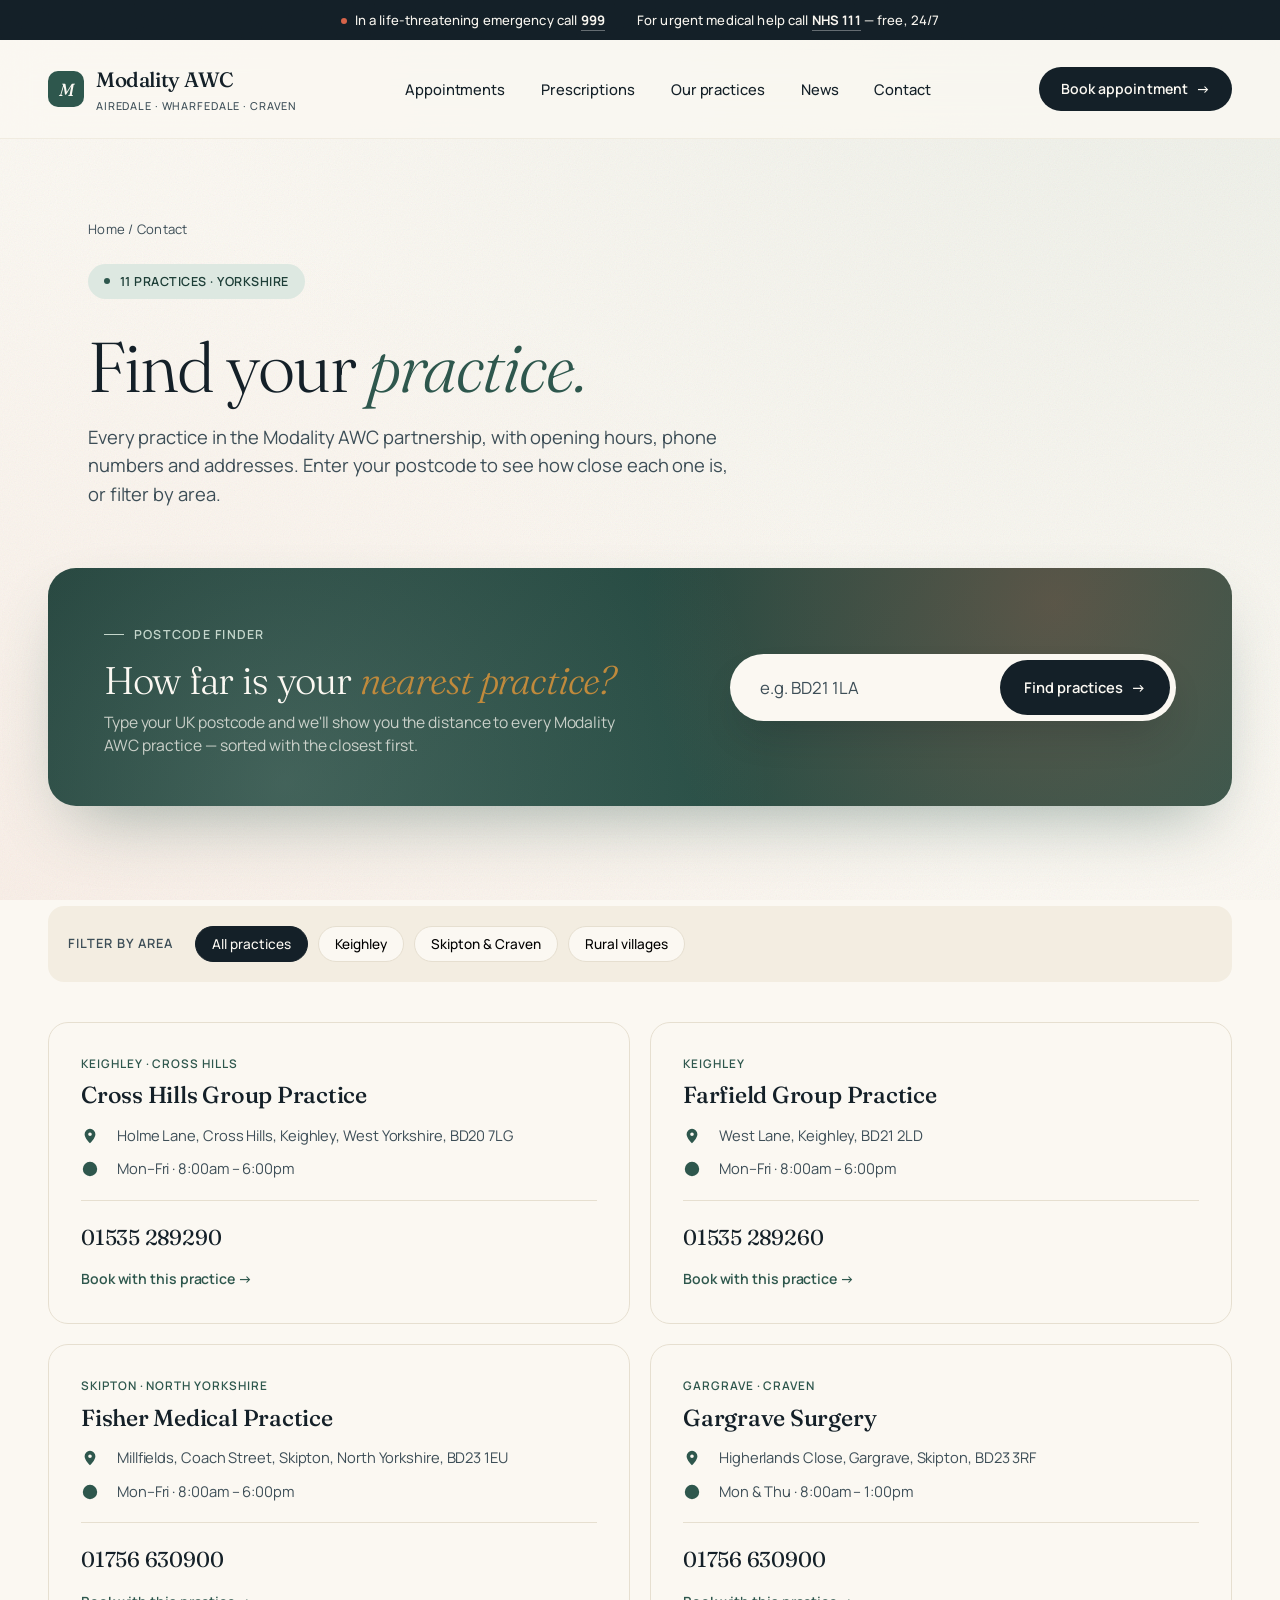
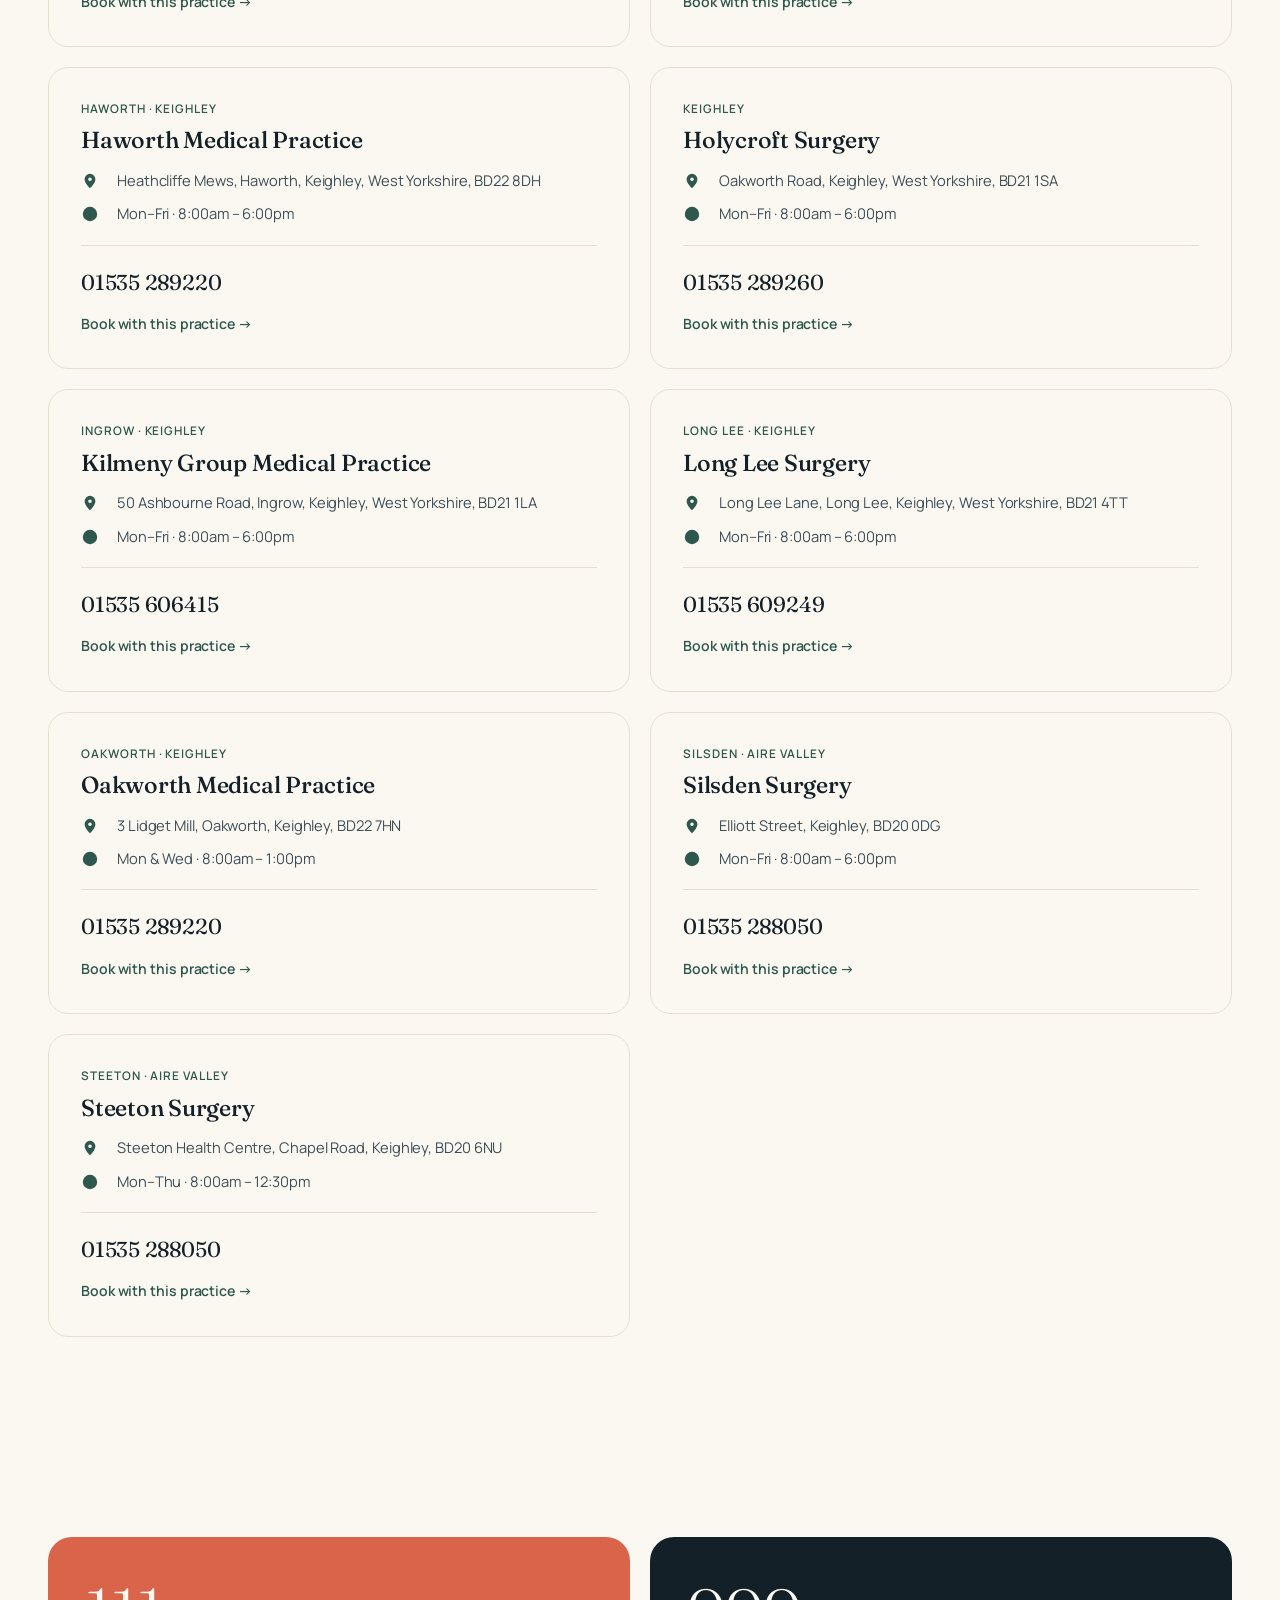
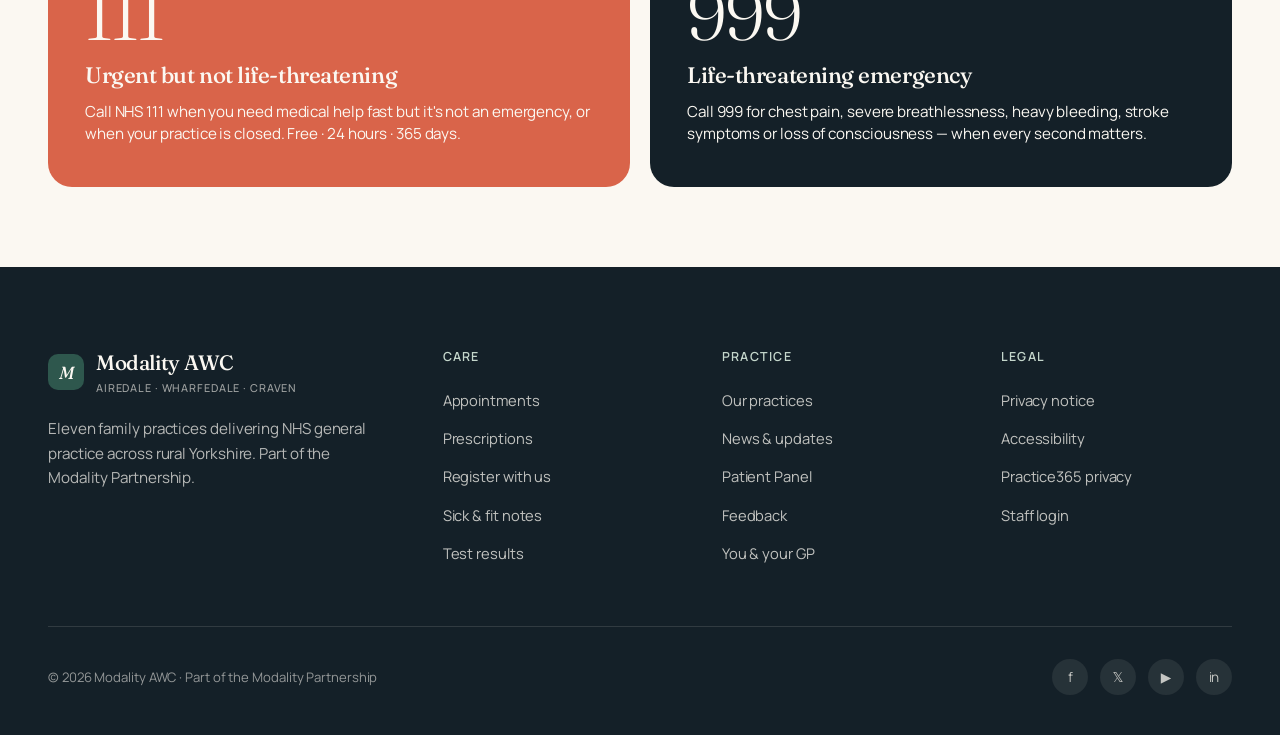
==== commit 213b01f5: "Swap hero to Keighley 10K team photo; add postcode distance finder - Replaced NHS rainbow hero with " ====
--- a/contact.html
+++ b/contact.html
@@ -36,7 +36,21 @@
   <div class="crumbs"><a href="index.html">Home</a> / Contact</div>
   <div class="hero-eyebrow">11 practices · Yorkshire</div>
   <h1>Find your <em>practice.</em></h1>
-  <p class="lede">Every practice in the Modality AWC partnership, with opening hours, phone numbers and addresses. Filter by area to find the one nearest you.</p>
+  <p class="lede">Every practice in the Modality AWC partnership, with opening hours, phone numbers and addresses. Enter your postcode to see how close each one is, or filter by area.</p>
+</section>
+
+<section class="postcode-finder">
+  <div class="postcode-card">
+    <div>
+      <div class="pf-eyebrow">Postcode finder</div>
+      <h2>How far is your <em>nearest practice?</em></h2>
+      <p>Type your UK postcode and we'll show you the distance to every Modality AWC practice — sorted with the closest first.</p>
+    </div>
+    <form class="pf-form" action="distance.html" method="get" onsubmit="return validatePostcode(this)">
+      <input type="text" name="postcode" placeholder="e.g. BD21 1LA" required autocomplete="postal-code" aria-label="Your postcode" />
+      <button type="submit">Find practices <span>→</span></button>
+    </form>
+  </div>
 </section>
 
 <section class="contact-section">
@@ -207,6 +221,18 @@
       });
     });
   });
+
+  function validatePostcode(form) {
+    const input = form.postcode;
+    const raw = input.value.trim().toUpperCase().replace(/\s+/g, ' ');
+    if (!/^[A-Z]{1,2}\d[A-Z\d]?\s*\d[A-Z]{2}$/.test(raw)) {
+      alert("Please enter a valid UK postcode (e.g. BD21 1LA).");
+      input.focus();
+      return false;
+    }
+    input.value = raw;
+    return true;
+  }
 </script>
 
 </body>
--- a/styles.css
+++ b/styles.css
@@ -161,14 +161,14 @@
 
 /* ============ HERO ============ */
 .hero {
-  padding: 80px 48px 120px;
-  display: grid;
-  grid-template-columns: 1.2fr 1fr;
-  gap: 64px;
-  align-items: center;
+  padding: 80px 48px 100px;
+  display: flex;
+  flex-direction: column;
+  gap: 56px;
   max-width: 1440px;
   margin: 0 auto;
 }
+.hero-text { max-width: 920px; }
 
 .hero-eyebrow {
   display: inline-flex; align-items: center; gap: 10px;
@@ -246,9 +246,10 @@
 .btn-secondary:hover { background: var(--ink); color: var(--paper); transform: translateY(-2px); }
 
 .hero-stats {
-  margin-top: 64px;
   display: flex; gap: 44px;
   flex-wrap: wrap;
+  padding-top: 20px;
+  border-top: 1px solid var(--line);
   animation: fadeUp 1s var(--ease) .5s both;
 }
 .hero-stats .stat strong {
@@ -269,32 +270,33 @@
   margin-top: 6px;
 }
 
-/* Hero image */
+/* Hero image — wide banner */
 .hero-image {
   position: relative;
   animation: fadeUp 1.2s var(--ease) .4s both;
 }
 .hero-image .frame {
   position: relative;
-  aspect-ratio: 4/5;
+  aspect-ratio: 1284 / 395;
   border-radius: 24px;
   overflow: hidden;
   background: var(--sage);
   box-shadow: 0 30px 80px -20px rgba(20,32,40,.35);
 }
 .hero-image .frame img {
-  width: 100%; height: 100%; object-fit: cover;
-  filter: saturate(1.05) contrast(1.02);
+  width: 100%; height: 100%; object-fit: cover; object-position: center;
+  filter: saturate(1.03) contrast(1.02);
 }
 .hero-image .frame::after {
   content: "";
   position: absolute; inset: 0;
-  background: linear-gradient(180deg, transparent 40%, rgba(20,32,40,.35));
+  background: linear-gradient(180deg, rgba(20,32,40,.1) 0%, transparent 30%, transparent 70%, rgba(20,32,40,.25));
+  pointer-events: none;
 }
 
 .hero-float-card {
   position: absolute;
-  left: -32px; bottom: 48px;
+  left: 24px; bottom: -28px;
   background: var(--paper);
   border: 1px solid var(--line);
   border-radius: 16px;
@@ -310,7 +312,7 @@
 
 .hero-tag {
   position: absolute;
-  top: 32px; right: -16px;
+  top: 24px; right: 24px;
   background: var(--mustard);
   color: var(--ink);
   padding: 10px 16px;
@@ -1110,3 +1112,343 @@
 .contact-card:hover .cc-cta { gap: 14px; }
 
 @media (max-width: 820px) { .contact-grid { grid-template-columns: 1fr; } .contact-section { padding: 40px 24px 80px; } }
+
+/* ============ POSTCODE FINDER ============ */
+.postcode-finder {
+  max-width: 1280px;
+  margin: 0 auto 40px;
+  padding: 0 48px;
+}
+.postcode-card {
+  background: linear-gradient(135deg, var(--sage-deep) 0%, var(--sage) 100%);
+  color: var(--paper);
+  border-radius: 28px;
+  padding: 48px 56px;
+  display: grid;
+  grid-template-columns: 1fr auto;
+  gap: 40px;
+  align-items: center;
+  position: relative;
+  overflow: hidden;
+  box-shadow: 0 30px 70px -25px rgba(46,87,77,.45);
+}
+.postcode-card::before {
+  content: "";
+  position: absolute; inset: 0;
+  background-image:
+    radial-gradient(circle at 85% 15%, rgba(217,100,74,.28), transparent 40%),
+    radial-gradient(circle at 20% 90%, rgba(196,214,203,.2), transparent 50%);
+  pointer-events: none;
+}
+.postcode-card > * { position: relative; z-index: 2; }
+
+.postcode-card .pf-eyebrow {
+  display: inline-flex; align-items: center; gap: 10px;
+  font-size: .78rem;
+  font-weight: 600;
+  text-transform: uppercase;
+  letter-spacing: .1em;
+  color: var(--sage-light);
+  margin-bottom: 14px;
+}
+.postcode-card .pf-eyebrow::before {
+  content: ""; width: 20px; height: 1px; background: var(--sage-light);
+}
+.postcode-card h2 {
+  font-family: 'Fraunces', serif;
+  font-size: clamp(1.6rem, 3vw, 2.4rem);
+  font-weight: 300;
+  line-height: 1.1;
+  color: var(--paper);
+  margin-bottom: 10px;
+}
+.postcode-card h2 em { font-style: italic; color: var(--mustard); font-weight: 300; }
+.postcode-card p {
+  color: rgba(251,248,242,.75);
+  font-size: .98rem;
+  line-height: 1.5;
+  max-width: 520px;
+}
+
+.pf-form {
+  display: flex;
+  gap: 10px;
+  align-items: stretch;
+  background: var(--paper);
+  border-radius: 100px;
+  padding: 6px;
+  min-width: 360px;
+  box-shadow: 0 20px 40px -15px rgba(20,32,40,.3);
+}
+.pf-form input {
+  flex: 1;
+  border: none;
+  background: transparent;
+  padding: 16px 24px;
+  font-family: inherit;
+  font-size: 1.05rem;
+  font-weight: 500;
+  color: var(--ink);
+  outline: none;
+  letter-spacing: .02em;
+  text-transform: uppercase;
+}
+.pf-form input::placeholder { color: var(--ink-soft); text-transform: none; font-weight: 400; letter-spacing: 0; }
+.pf-form button {
+  padding: 14px 24px;
+  background: var(--ink);
+  color: var(--paper);
+  border-radius: 100px;
+  font-weight: 600;
+  font-size: .92rem;
+  display: inline-flex; align-items: center; gap: 8px;
+  transition: background .3s, transform .3s var(--ease);
+}
+.pf-form button:hover { background: var(--coral); transform: translateY(-1px); }
+
+@media (max-width: 900px) {
+  .postcode-card { grid-template-columns: 1fr; padding: 36px 28px; gap: 28px; }
+  .pf-form { min-width: 0; }
+  .postcode-finder { padding: 0 24px; }
+}
+@media (max-width: 480px) {
+  .pf-form { flex-direction: column; border-radius: 20px; }
+  .pf-form button { justify-content: center; }
+}
+
+/* ============ DISTANCE RESULTS ============ */
+.distance-hero {
+  padding: 60px 48px 40px;
+  max-width: 1200px;
+  margin: 0 auto;
+}
+.distance-hero .crumbs { font-size: .82rem; color: var(--ink-soft); margin-bottom: 20px; }
+.distance-hero .crumbs a:hover { color: var(--sage); }
+.distance-hero h1 {
+  font-family: 'Fraunces', serif;
+  font-size: clamp(2rem, 4.5vw, 3.8rem);
+  font-weight: 300;
+  line-height: 1.05;
+  margin-bottom: 16px;
+}
+.distance-hero h1 em { font-style: italic; color: var(--sage); }
+.distance-hero .yourpostcode {
+  display: inline-flex; align-items: center; gap: 10px;
+  padding: 6px 16px;
+  background: var(--sage-mist);
+  color: var(--sage-deep);
+  border-radius: 100px;
+  font-size: .85rem;
+  font-weight: 600;
+  letter-spacing: .02em;
+  margin-bottom: 24px;
+}
+
+.closest-card {
+  max-width: 1200px; margin: 20px auto 60px; padding: 0 48px;
+}
+.closest-inner {
+  background: var(--ink);
+  color: var(--paper);
+  border-radius: 32px;
+  padding: 56px 56px;
+  display: grid;
+  grid-template-columns: 1fr 1fr;
+  gap: 60px;
+  align-items: center;
+  position: relative;
+  overflow: hidden;
+}
+.closest-inner::before {
+  content: "";
+  position: absolute; inset: 0;
+  background-image:
+    radial-gradient(circle at 80% 20%, rgba(46,87,77,.4), transparent 50%),
+    radial-gradient(circle at 20% 80%, rgba(217,100,74,.15), transparent 50%);
+  pointer-events: none;
+}
+.closest-inner > * { position: relative; z-index: 2; }
+
+.closest-inner .cl-eyebrow {
+  display: inline-flex; align-items: center; gap: 10px;
+  font-size: .76rem;
+  font-weight: 700;
+  text-transform: uppercase;
+  letter-spacing: .12em;
+  color: var(--mustard);
+  margin-bottom: 18px;
+}
+.closest-inner .cl-eyebrow::before {
+  content: "★"; font-size: 1rem;
+}
+.closest-inner h2 {
+  font-family: 'Fraunces', serif;
+  font-size: clamp(1.8rem, 3.5vw, 3rem);
+  font-weight: 300;
+  line-height: 1.05;
+  color: var(--paper);
+  margin-bottom: 14px;
+}
+.closest-inner .cl-address {
+  color: rgba(251,248,242,.75);
+  font-size: 1rem;
+  margin-bottom: 22px;
+  line-height: 1.5;
+}
+.closest-inner .cl-hours {
+  font-size: .88rem;
+  color: var(--sage-light);
+  margin-bottom: 28px;
+  font-weight: 500;
+}
+.closest-inner .cl-actions { display: flex; gap: 12px; flex-wrap: wrap; }
+.closest-inner .cl-btn {
+  padding: 14px 24px;
+  border-radius: 100px;
+  font-weight: 600;
+  font-size: .92rem;
+  display: inline-flex; align-items: center; gap: 10px;
+  transition: transform .3s var(--ease), background .3s;
+}
+.closest-inner .cl-btn.primary { background: var(--paper); color: var(--ink); }
+.closest-inner .cl-btn.primary:hover { background: var(--mustard); transform: translateY(-2px); }
+.closest-inner .cl-btn.ghost { background: transparent; color: var(--paper); border: 1.5px solid rgba(251,248,242,.3); }
+.closest-inner .cl-btn.ghost:hover { border-color: var(--paper); background: rgba(251,248,242,.08); }
+
+.distance-big {
+  display: flex; flex-direction: column; align-items: flex-start;
+  gap: 12px;
+}
+.distance-big .dist-num {
+  font-family: 'Fraunces', serif;
+  font-size: clamp(4rem, 11vw, 8rem);
+  font-weight: 300;
+  line-height: .9;
+  letter-spacing: -.04em;
+  color: var(--paper);
+}
+.distance-big .dist-num em { font-style: italic; color: var(--mustard); font-weight: 300; }
+.distance-big .dist-num small { font-size: .3em; color: var(--sage-light); font-family: 'Manrope', sans-serif; font-weight: 500; letter-spacing: .1em; display: block; margin-top: 8px; text-transform: uppercase; }
+.distance-big .dist-details {
+  display: grid;
+  grid-template-columns: 1fr 1fr;
+  gap: 18px 28px;
+  width: 100%;
+  padding-top: 20px;
+  border-top: 1px solid rgba(251,248,242,.15);
+  margin-top: 4px;
+}
+.distance-big .dist-details div { font-size: .82rem; color: rgba(251,248,242,.65); }
+.distance-big .dist-details strong { display: block; color: var(--paper); font-family: 'Fraunces', serif; font-size: 1.35rem; font-weight: 400; margin-bottom: 2px; letter-spacing: -.01em; }
+
+@media (max-width: 900px) {
+  .closest-inner { grid-template-columns: 1fr; padding: 40px 32px; gap: 32px; }
+  .closest-card { padding: 0 24px; }
+}
+
+.all-practices-list {
+  max-width: 1200px; margin: 0 auto; padding: 40px 48px 120px;
+}
+.all-practices-list h3 {
+  font-family: 'Fraunces', serif;
+  font-size: clamp(1.4rem, 2.4vw, 1.9rem);
+  font-weight: 400;
+  margin-bottom: 8px;
+}
+.all-practices-list h3 em { font-style: italic; color: var(--sage); }
+.all-practices-list > p { color: var(--ink-soft); margin-bottom: 32px; font-size: .98rem; }
+
+.ranked-list {
+  display: flex; flex-direction: column;
+  background: var(--paper);
+  border: 1px solid var(--line);
+  border-radius: 20px;
+  overflow: hidden;
+}
+.ranked-row {
+  display: grid;
+  grid-template-columns: 56px 1fr auto auto;
+  gap: 28px;
+  align-items: center;
+  padding: 22px 28px;
+  border-bottom: 1px solid var(--line);
+  transition: background .3s;
+}
+.ranked-row:last-child { border-bottom: none; }
+.ranked-row:hover { background: var(--cream); }
+.ranked-row.highlighted { background: var(--sage-mist); }
+.ranked-row.highlighted:hover { background: var(--sage-mist); }
+.ranked-row .rank {
+  font-family: 'Fraunces', serif;
+  font-size: 1.6rem;
+  font-style: italic;
+  font-weight: 300;
+  color: var(--sage);
+  line-height: 1;
+}
+.ranked-row .rank-1 { color: var(--coral); }
+.ranked-row .info .name {
+  font-family: 'Fraunces', serif;
+  font-size: 1.2rem;
+  font-weight: 500;
+  margin-bottom: 4px;
+  letter-spacing: -.01em;
+}
+.ranked-row .info .addr { font-size: .88rem; color: var(--ink-soft); line-height: 1.4; }
+.ranked-row .dist {
+  font-family: 'Fraunces', serif;
+  font-size: 1.5rem;
+  font-weight: 400;
+  color: var(--ink);
+  letter-spacing: -.02em;
+  white-space: nowrap;
+}
+.ranked-row .dist small { font-family: 'Manrope', sans-serif; font-size: .7rem; font-weight: 600; color: var(--ink-soft); text-transform: uppercase; letter-spacing: .08em; margin-left: 4px; }
+.ranked-row .phone {
+  padding: 10px 18px;
+  background: var(--ink);
+  color: var(--paper);
+  border-radius: 100px;
+  font-size: .82rem;
+  font-weight: 600;
+  white-space: nowrap;
+  transition: background .3s;
+}
+.ranked-row .phone:hover { background: var(--sage); }
+
+@media (max-width: 720px) {
+  .ranked-row { grid-template-columns: 40px 1fr auto; gap: 16px; padding: 18px 20px; }
+  .ranked-row .phone { display: none; }
+  .all-practices-list { padding: 32px 24px 80px; }
+}
+
+.error-state {
+  max-width: 1200px; margin: 40px auto 120px; padding: 60px 48px;
+  text-align: center;
+  background: var(--cream);
+  border-radius: 24px;
+  margin: 40px 48px 120px;
+}
+.error-state h2 { font-family: 'Fraunces', serif; font-size: 2rem; font-weight: 400; margin-bottom: 12px; }
+.error-state p { color: var(--ink-soft); margin-bottom: 24px; }
+.error-state a {
+  display: inline-flex; align-items: center; gap: 8px;
+  padding: 12px 22px;
+  background: var(--ink); color: var(--paper);
+  border-radius: 100px;
+  font-weight: 600;
+  font-size: .9rem;
+}
+.error-state a:hover { background: var(--sage); }
+
+.loading-state { text-align: center; padding: 80px 48px; }
+.loading-state .spinner {
+  width: 36px; height: 36px;
+  border: 3px solid var(--line);
+  border-top-color: var(--sage);
+  border-radius: 50%;
+  animation: spin 1s linear infinite;
+  margin: 0 auto 20px;
+}
+@keyframes spin { to { transform: rotate(360deg); } }
+.loading-state p { color: var(--ink-soft); font-size: 1rem; }
